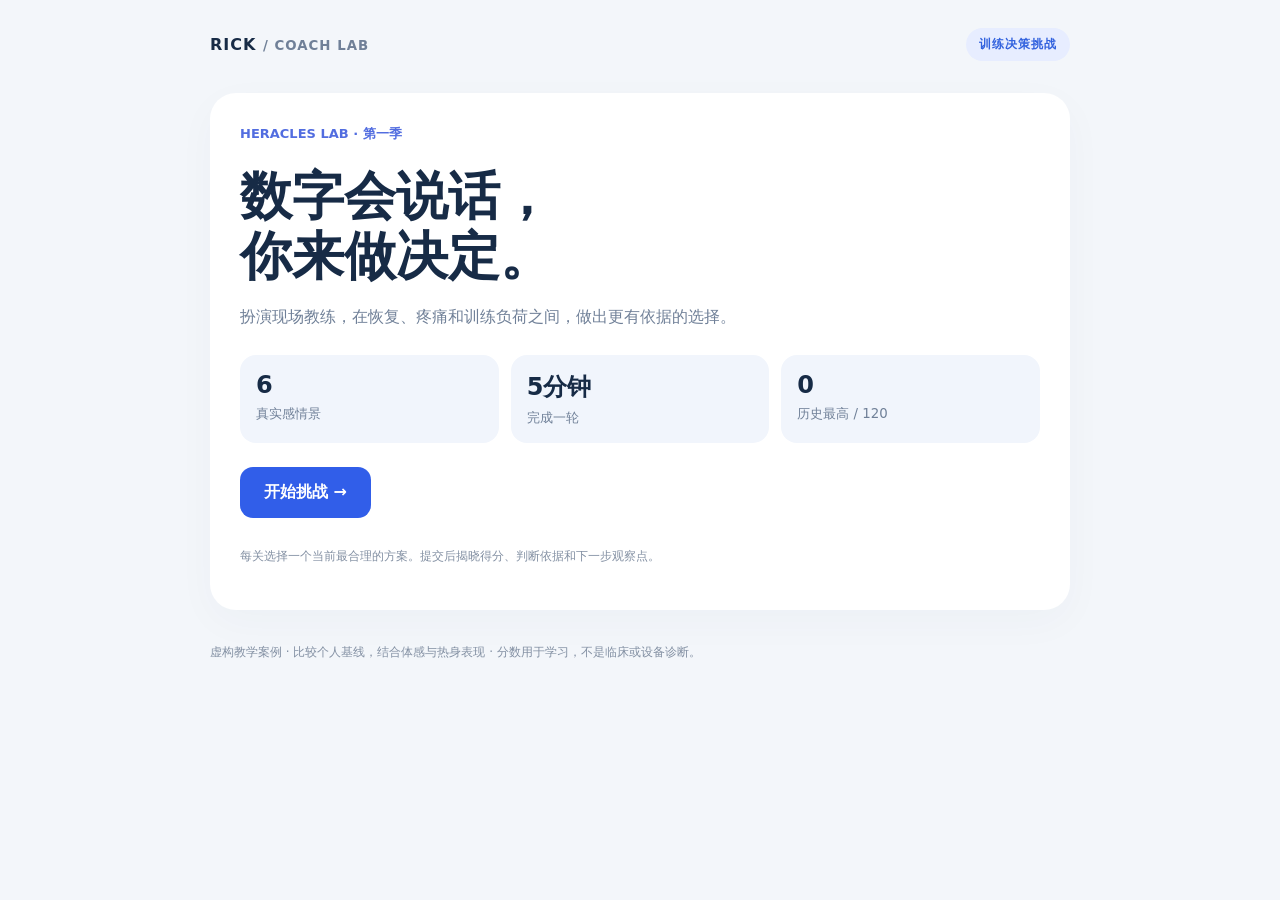
==== index.html @ 5bb88e63 "Add Rick training decision challenge game" ====
<!doctype html><html lang="zh-CN"><meta charset="utf-8"><meta name="viewport" content="width=device-width,initial-scale=1"><title>Rick · 训练决策挑战</title><style>
:root{font-family:system-ui,-apple-system,sans-serif;color:#172b46;background:#f3f6fa}*{box-sizing:border-box}body{margin:0}main{max-width:900px;margin:auto;padding:28px 20px 60px}header{display:flex;justify-content:space-between;align-items:center;font-weight:850;letter-spacing:1px}small,.muted{color:#708098}h1{font-size:clamp(30px,6vw,52px);line-height:1.15;margin:24px 0 12px}p{line-height:1.8}.pill{font-size:12px;border-radius:30px;padding:8px 13px;background:#e7edff;color:#3262de}.hero{margin:32px 0;padding:30px;border-radius:26px;background:#fff;box-shadow:0 12px 40px #1c386608}.stats{display:grid;grid-template-columns:repeat(3,1fr);gap:12px;margin:24px 0}.stat{padding:16px;border-radius:16px;background:#f1f5fc}.stat b{display:block;font-size:24px;margin-bottom:4px}.bar{height:6px;background:#e1e8f2;border-radius:9px;margin:20px 0}.bar i{display:block;background:#416bfa;height:100%;border-radius:9px;transition:width .3s}.tag{color:#526de0;font-size:13px;font-weight:700}h2{font-size:26px;line-height:1.4}.metrics{display:grid;grid-template-columns:repeat(2,1fr);gap:10px}.metric{padding:15px;background:#f3f6fb;border-radius:13px}.metric b{display:block;margin-top:7px;font-size:18px}.options{display:grid;gap:12px;margin:24px 0}button{font:inherit;cursor:pointer;border:0}button.option{text-align:left;padding:18px;background:white;border:1.5px solid #dce4ef;border-radius:14px;color:#243b59;line-height:1.5}button.option:hover{border-color:#416bfa;background:#f5f7ff}button.option.selected{border-color:#416bfa;background:#eaf0ff}button.option.correct{border-color:#1e9c80;background:#e4f6ee}button:disabled{cursor:default}.primary{background:#315ee9;color:white;border-radius:13px;padding:15px 24px;font-weight:750}.secondary{background:#eaf0fa;color:#33517a;border-radius:13px;padding:15px 22px;margin-left:10px}.feedback{padding:22px;border-radius:16px;background:#edf4ff;margin:20px 0}.feedback h3{margin:0}.feedback p{margin-bottom:0}.foot{font-size:12px;color:#8390a3;margin-top:28px}.hidden{display:none}.review{border-top:1px solid #e1e8f2;padding:18px 0}a{color:#315ee9}button:focus-visible{outline:3px solid #a6baff;outline-offset:3px}@media(max-width:500px){.hero{padding:22px 18px}.stat{padding:12px}.stat b{font-size:20px}.secondary{margin:10px 0 0}.metrics{gap:8px}}
</style><main><header><span>RICK <small>/ COACH LAB</small></span><span class="pill">训练决策挑战</span></header><div id="app"></div><p class="foot">虚构教学案例 · 比较个人基线，结合体感与热身表现 · 分数用于学习，不是临床或设备诊断。</p></main><script>
const cases=[
{tag:'01 / 恢复与体感',title:'HRV正常，就能放心冲吗？',story:'会员今天安排高强度骑行。前天练腿，昨晚加班；本人说：“手表看起来还行，但腿有点沉。”没有急性疼痛或疾病症状。',metrics:[['昨晚睡眠','5小时'],['夜间HRV','在个人基线范围'],['静息心率','比平时高5次/分'],['热身反馈','腿沉，用力感偏高']],opts:['按原计划完成间歇，HRV正常就够了','先低强度热身复评，必要时改轻松骑或缩短训练','取消未来一周训练，等待指标全部完美','改成大重量腿部训练，避开有氧'],points:[0,20,5,0],why:'HRV只是一个线索。短睡眠、静息心率上移和热身用力感偏高，共同提示今天可能承受不了原定强度。先复评，再降强度或训练量，比机械照表更合理。',tip:'继续追问：腿沉是在缓解还是加重？相同功率下心率和RPE是否异常？若出现不适，应终止训练并进一步评估。'},
{tag:'02 / 数据与现实',title:'准备度很高，膝盖却在抗议',story:'会员准备做跳跃循环训练。手表训练准备度很高，但下楼时膝前侧疼，徒手蹲会重现疼痛。',metrics:[['训练准备度','88 / 100'],['睡眠','8小时'],['身体信号','下楼膝痛'],['动作检查','徒手蹲重现疼痛']],opts:['准备度高，按计划跳跃','充分热身后用意志力完成','暂停诱发疼痛的动作，选择耐受活动并评估问题','把跳跃次数减半，仍做同样动作'],points:[0,0,20,5],why:'全身恢复指标不能判断局部组织是否适合承受跳跃负荷。疼痛已在日常活动和动作中出现，应该先暂停诱发动作，了解疼痛和功能变化。',tip:'若疼痛持续、加重，或出现明显肿胀、卡锁、不能负重等情况，应寻求医疗评估。不要凭准备度给局部疼痛放行。'},
{tag:'03 / 负荷冲突',title:'每堂课都合理，排在一起呢？',story:'一位兼顾增肌和骑行的会员，周一重腿、周二骑行间歇、周三又重腿。最近两周腿部表现下降，上肢表现稳定，睡眠基本正常。',metrics:[['周一','大重量腿部'],['周二','高强度骑行'],['周三','再次大重量腿部'],['趋势','腿部表现连续下降']],opts:['增加腿部训练组数，突破平台','优先拉开腿部高负荷日，减少本周腿部总负荷并观察','只要每次换项目，就没有恢复冲突','停掉所有上肢训练'],points:[0,20,0,0],why:'换项目不等于换组织。骑行间歇和重腿都可能增加下肢疲劳，连续堆叠可能影响后续训练质量。结合表现趋势，优先调整排期和总量。',tip:'随后用相近条件下的力量表现、骑行输出和RPE复查；不要只盯着总训练分钟数。'},
{tag:'04 / 趋势判读',title:'HRV一天变低，需要停练吗？',story:'会员夜间HRV低于平时，但只出现一晚。静息心率与睡眠正常，没有不适；热身时动作、心率反应和体感均如常。今天计划中等强度力量训练。',metrics:[['HRV','单晚偏低'],['静息心率','正常'],['主观恢复','感觉良好'],['热身表现','和平时一致']],opts:['仅凭这一晚HRV，取消全部训练','把训练加倍，证明身体没问题','核对测量和近期趋势，按热身反应训练并保留调整余地','以后不再看HRV'],points:[5,0,20,0],why:'单次偏低可能来自正常波动或测量条件。其他信号和热身表现稳定时，可保留计划并动态调整，不必用一个数字一票否决。',tip:'观察后续几天的个人趋势；若同时出现体感恶化、表现下降或疾病症状，再重新评估。'},
{tag:'05 / 训练现场',title:'同样重量，今天突然很吃力',story:'会员平常深蹲工作组为80公斤×6，约RPE7。今天同样重量第一组已接近RPE9，速度明显变慢，动作仍可控，没有疼痛。',metrics:[['平时工作组','80kg × 6 / RPE7'],['今天第一组','80kg × 6 / RPE9'],['动作速度','明显变慢'],['今日目标','保持动作质量']],opts:['必须完成原定重量和全部组数','充分休息后复评，减重或减组，让努力程度回到目标范围','立刻测试1RM，确认实力','把剩余组都做到力竭'],points:[0,20,0,0],why:'计划重量只是起点，实际努力程度才反映当天这组的成本。先检查休息、热身和技术，再调整重量或组数，有助于维持训练质量。',tip:'RPE9表示大约还剩1次可完成重复，但估计存在误差。结合动作和速度，避免假装RPE是精密仪器。'},
{tag:'06 / 综合决策',title:'减量后回暖，该立即补课吗？',story:'会员因疲劳减量了三天。今天睡得好、精神回升，静息心率接近基线；还未做训练热身。会员想一次补回之前少练的所有组数。',metrics:[['最近三天','主动减量'],['主观状态','明显改善'],['静息心率','接近个人基线'],['训练表现','尚未复评']],opts:['一次补完所有缺失训练量','永远保持减量，不再增加训练','先热身复评，逐步恢复正常训练，继续观察次日反应','状态好就直接挑战个人纪录'],points:[0,5,20,0],why:'恢复好转支持重新评估训练，不代表可以一次偿还“训练债”。先确认实际表现，再逐步回到可承受的正常训练量。',tip:'下一天的疲劳、局部不适和表现变化，是判断恢复安排是否合适的重要反馈。'}
];let idx=0,answers=[],selected=null,revealed=false;const app=document.getElementById('app');let best=0;try{best=+localStorage.getItem('rick-best')||0}catch(e){}function home(){app.innerHTML=`<section class="hero"><span class="tag">HERACLES LAB · 第一季</span><h1>数字会说话，<br>你来做决定。</h1><p class="muted">扮演现场教练，在恢复、疼痛和训练负荷之间，做出更有依据的选择。</p><div class="stats"><div class="stat"><b>6</b><small>真实感情景</small></div><div class="stat"><b>5分钟</b><small>完成一轮</small></div><div class="stat"><b>${best}</b><small>历史最高 / 120</small></div></div><button class="primary" onclick="start()">开始挑战 →</button><p class="foot">每关选择一个当前最合理的方案。提交后揭晓得分、判断依据和下一步观察点。</p></section>`}function start(){idx=0;answers=[];selected=null;revealed=false;render()}function render(){const c=cases[idx];app.innerHTML=`<div class="bar"><i style="width:${idx/6*100}%"></i></div><section class="hero"><span class="tag">${c.tag} · 第 ${idx+1} / 6 关</span><h2>${c.title}</h2><p>${c.story}</p><div class="metrics">${c.metrics.map(m=>`<div class="metric"><small>${m[0]}</small><b>${m[1]}</b></div>`).join('')}</div><p class="muted">你会如何安排？</p><div class="options">${c.opts.map((o,i)=>`<button class="option ${selected===i?'selected':''} ${revealed&&c.points[i]===20?'correct':''}" ${revealed?'disabled':''} onclick="choose(${i})">${String.fromCharCode(65+i)}．${o}</button>`).join('')}</div>${revealed?`<div class="feedback" role="status"><h3>${c.points[selected]===20?'✓ 判断到位':c.points[selected]>0?'有可取之处，但还可更好':'再看看关键线索'} · +${c.points[selected]}分</h3><p>${c.why}</p><p><b>教练追问：</b>${c.tip}</p></div><button class="primary" onclick="next()">${idx===5?'查看挑战报告':'下一关 →'}</button>`:`<button class="primary" onclick="submit()" ${selected===null?'disabled style="opacity:.45"':''}>确认决策</button>`}</section>`}function choose(i){if(revealed)return;selected=i;render()}function submit(){if(selected===null||revealed)return;revealed=true;answers.push(selected);render()}function next(){if(idx===5){finish();return}idx++;selected=null;revealed=false;render();window.scrollTo({top:0,behavior:'smooth'})}function finish(){let score=answers.reduce((s,a,i)=>s+cases[i].points[a],0);best=Math.max(best,score);try{localStorage.setItem('rick-best',best)}catch(e){}app.innerHTML=`<section class="hero"><span class="tag">挑战完成 / COACH REPORT</span><h1>${score} <small style="font-size:22px">/ 120</small></h1><h2>${score>=100?'训练决策领航员':score>=70?'稳步进阶的教练':'好判断，从复盘开始'}</h2><p>关键不是追逐满分，而是建立判断顺序：<b>先看安全与症状，再结合个人趋势、体感和现场表现，最后调整计划。</b></p>${cases.map((c,i)=>`<div class="review"><b>${c.title} · ${c.points[answers[i]]} / 20</b><p class="muted">你的选择：${c.opts[answers[i]]}<br>推荐选择：${c.opts[c.points.indexOf(20)]}</p><p>${c.why}</p></div>`).join('')}<button class="primary" onclick="start()">再挑战一次 ↻</button><button class="secondary" onclick="home()">返回首页</button></section>`;window.scrollTo({top:0,behavior:'smooth'})}home();
</script></html>
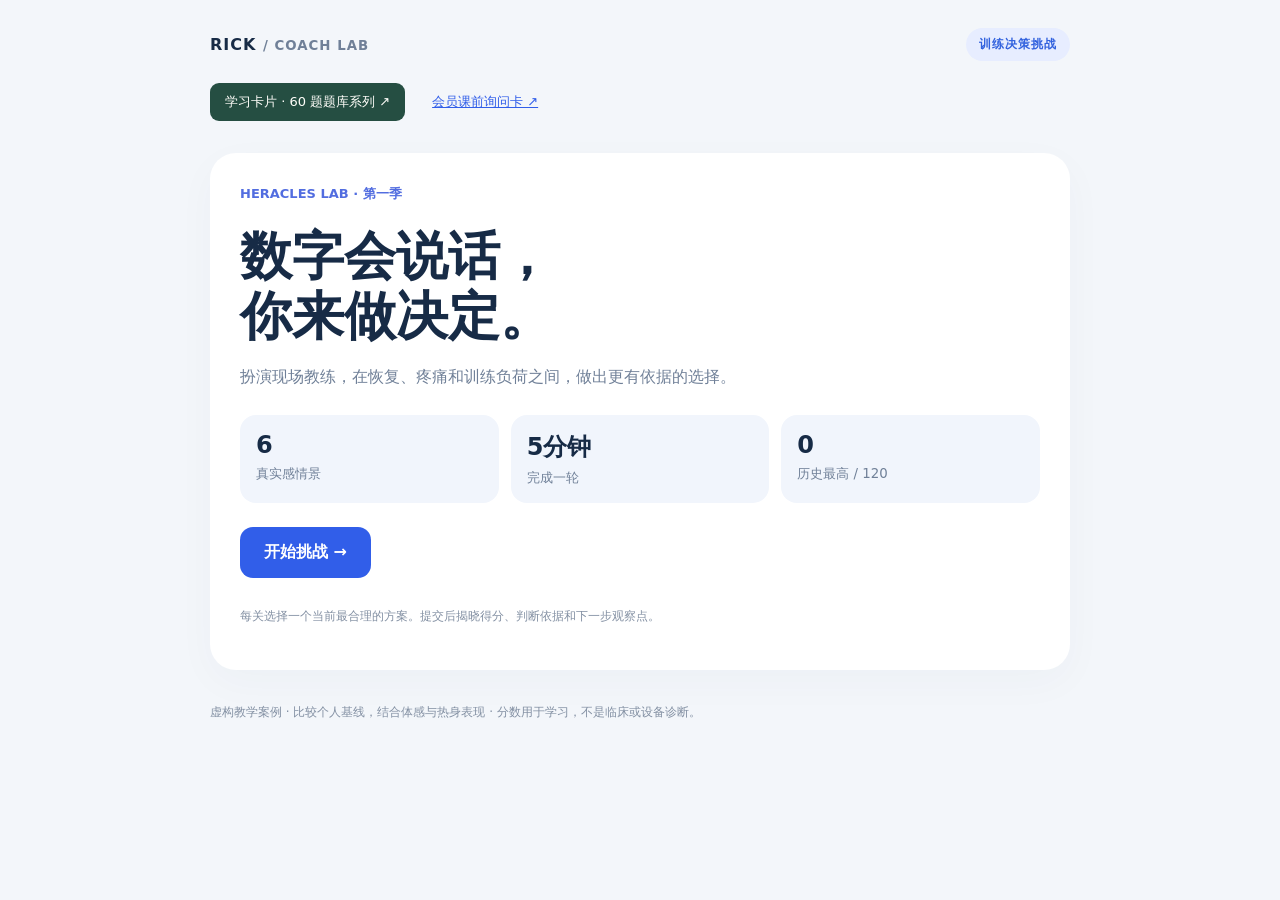
==== commit 242cbb7e: "Add 60-question coach learning series with flashcards, timed practice and review" ====
--- a/index.html
+++ b/index.html
@@ -1,6 +1,6 @@
 <!doctype html><html lang="zh-CN"><meta charset="utf-8"><meta name="viewport" content="width=device-width,initial-scale=1"><title>Rick · 训练决策挑战</title><style>
 :root{font-family:system-ui,-apple-system,sans-serif;color:#172b46;background:#f3f6fa}*{box-sizing:border-box}body{margin:0}main{max-width:900px;margin:auto;padding:28px 20px 60px}header{display:flex;justify-content:space-between;align-items:center;font-weight:850;letter-spacing:1px}small,.muted{color:#708098}h1{font-size:clamp(30px,6vw,52px);line-height:1.15;margin:24px 0 12px}p{line-height:1.8}.pill{font-size:12px;border-radius:30px;padding:8px 13px;background:#e7edff;color:#3262de}.hero{margin:32px 0;padding:30px;border-radius:26px;background:#fff;box-shadow:0 12px 40px #1c386608}.stats{display:grid;grid-template-columns:repeat(3,1fr);gap:12px;margin:24px 0}.stat{padding:16px;border-radius:16px;background:#f1f5fc}.stat b{display:block;font-size:24px;margin-bottom:4px}.bar{height:6px;background:#e1e8f2;border-radius:9px;margin:20px 0}.bar i{display:block;background:#416bfa;height:100%;border-radius:9px;transition:width .3s}.tag{color:#526de0;font-size:13px;font-weight:700}h2{font-size:26px;line-height:1.4}.metrics{display:grid;grid-template-columns:repeat(2,1fr);gap:10px}.metric{padding:15px;background:#f3f6fb;border-radius:13px}.metric b{display:block;margin-top:7px;font-size:18px}.options{display:grid;gap:12px;margin:24px 0}button{font:inherit;cursor:pointer;border:0}button.option{text-align:left;padding:18px;background:white;border:1.5px solid #dce4ef;border-radius:14px;color:#243b59;line-height:1.5}button.option:hover{border-color:#416bfa;background:#f5f7ff}button.option.selected{border-color:#416bfa;background:#eaf0ff}button.option.correct{border-color:#1e9c80;background:#e4f6ee}button:disabled{cursor:default}.primary{background:#315ee9;color:white;border-radius:13px;padding:15px 24px;font-weight:750}.secondary{background:#eaf0fa;color:#33517a;border-radius:13px;padding:15px 22px;margin-left:10px}.feedback{padding:22px;border-radius:16px;background:#edf4ff;margin:20px 0}.feedback h3{margin:0}.feedback p{margin-bottom:0}.foot{font-size:12px;color:#8390a3;margin-top:28px}.hidden{display:none}.review{border-top:1px solid #e1e8f2;padding:18px 0}a{color:#315ee9}button:focus-visible{outline:3px solid #a6baff;outline-offset:3px}@media(max-width:500px){.hero{padding:22px 18px}.stat{padding:12px}.stat b{font-size:20px}.secondary{margin:10px 0 0}.metrics{gap:8px}}
-</style><main><header><span>RICK <small>/ COACH LAB</small></span><span class="pill">训练决策挑战</span></header><div id="app"></div><p class="foot">虚构教学案例 · 比较个人基线，结合体感与热身表现 · 分数用于学习，不是临床或设备诊断。</p></main><script>
+</style><main><header><span>RICK <small>/ COACH LAB</small></span><span class="pill">训练决策挑战</span></header><nav aria-label="学习工具系列" style="display:flex;gap:12px;flex-wrap:wrap;margin:22px 0 0;font-size:13px"><a href="./quiz-series/" style="background:#254e42;color:#fffefa;text-decoration:none;padding:10px 15px;border-radius:9px">学习卡片 · 60 题题库系列 ↗</a><a href="./session-card/" style="padding:10px 15px">会员课前询问卡 ↗</a></nav><div id="app"></div><p class="foot">虚构教学案例 · 比较个人基线，结合体感与热身表现 · 分数用于学习，不是临床或设备诊断。</p></main><script>
 const cases=[
 {tag:'01 / 恢复与体感',title:'HRV正常，就能放心冲吗？',story:'会员今天安排高强度骑行。前天练腿，昨晚加班；本人说：“手表看起来还行，但腿有点沉。”没有急性疼痛或疾病症状。',metrics:[['昨晚睡眠','5小时'],['夜间HRV','在个人基线范围'],['静息心率','比平时高5次/分'],['热身反馈','腿沉，用力感偏高']],opts:['按原计划完成间歇，HRV正常就够了','先低强度热身复评，必要时改轻松骑或缩短训练','取消未来一周训练，等待指标全部完美','改成大重量腿部训练，避开有氧'],points:[0,20,5,0],why:'HRV只是一个线索。短睡眠、静息心率上移和热身用力感偏高，共同提示今天可能承受不了原定强度。先复评，再降强度或训练量，比机械照表更合理。',tip:'继续追问：腿沉是在缓解还是加重？相同功率下心率和RPE是否异常？若出现不适，应终止训练并进一步评估。'},
 {tag:'02 / 数据与现实',title:'准备度很高，膝盖却在抗议',story:'会员准备做跳跃循环训练。手表训练准备度很高，但下楼时膝前侧疼，徒手蹲会重现疼痛。',metrics:[['训练准备度','88 / 100'],['睡眠','8小时'],['身体信号','下楼膝痛'],['动作检查','徒手蹲重现疼痛']],opts:['准备度高，按计划跳跃','充分热身后用意志力完成','暂停诱发疼痛的动作，选择耐受活动并评估问题','把跳跃次数减半，仍做同样动作'],points:[0,0,20,5],why:'全身恢复指标不能判断局部组织是否适合承受跳跃负荷。疼痛已在日常活动和动作中出现，应该先暂停诱发动作，了解疼痛和功能变化。',tip:'若疼痛持续、加重，或出现明显肿胀、卡锁、不能负重等情况，应寻求医疗评估。不要凭准备度给局部疼痛放行。'},
@@ -10,3 +10,4 @@
 {tag:'06 / 综合决策',title:'减量后回暖，该立即补课吗？',story:'会员因疲劳减量了三天。今天睡得好、精神回升，静息心率接近基线；还未做训练热身。会员想一次补回之前少练的所有组数。',metrics:[['最近三天','主动减量'],['主观状态','明显改善'],['静息心率','接近个人基线'],['训练表现','尚未复评']],opts:['一次补完所有缺失训练量','永远保持减量，不再增加训练','先热身复评，逐步恢复正常训练，继续观察次日反应','状态好就直接挑战个人纪录'],points:[0,5,20,0],why:'恢复好转支持重新评估训练，不代表可以一次偿还“训练债”。先确认实际表现，再逐步回到可承受的正常训练量。',tip:'下一天的疲劳、局部不适和表现变化，是判断恢复安排是否合适的重要反馈。'}
 ];let idx=0,answers=[],selected=null,revealed=false;const app=document.getElementById('app');let best=0;try{best=+localStorage.getItem('rick-best')||0}catch(e){}function home(){app.innerHTML=`<section class="hero"><span class="tag">HERACLES LAB · 第一季</span><h1>数字会说话，<br>你来做决定。</h1><p class="muted">扮演现场教练，在恢复、疼痛和训练负荷之间，做出更有依据的选择。</p><div class="stats"><div class="stat"><b>6</b><small>真实感情景</small></div><div class="stat"><b>5分钟</b><small>完成一轮</small></div><div class="stat"><b>${best}</b><small>历史最高 / 120</small></div></div><button class="primary" onclick="start()">开始挑战 →</button><p class="foot">每关选择一个当前最合理的方案。提交后揭晓得分、判断依据和下一步观察点。</p></section>`}function start(){idx=0;answers=[];selected=null;revealed=false;render()}function render(){const c=cases[idx];app.innerHTML=`<div class="bar"><i style="width:${idx/6*100}%"></i></div><section class="hero"><span class="tag">${c.tag} · 第 ${idx+1} / 6 关</span><h2>${c.title}</h2><p>${c.story}</p><div class="metrics">${c.metrics.map(m=>`<div class="metric"><small>${m[0]}</small><b>${m[1]}</b></div>`).join('')}</div><p class="muted">你会如何安排？</p><div class="options">${c.opts.map((o,i)=>`<button class="option ${selected===i?'selected':''} ${revealed&&c.points[i]===20?'correct':''}" ${revealed?'disabled':''} onclick="choose(${i})">${String.fromCharCode(65+i)}．${o}</button>`).join('')}</div>${revealed?`<div class="feedback" role="status"><h3>${c.points[selected]===20?'✓ 判断到位':c.points[selected]>0?'有可取之处，但还可更好':'再看看关键线索'} · +${c.points[selected]}分</h3><p>${c.why}</p><p><b>教练追问：</b>${c.tip}</p></div><button class="primary" onclick="next()">${idx===5?'查看挑战报告':'下一关 →'}</button>`:`<button class="primary" onclick="submit()" ${selected===null?'disabled style="opacity:.45"':''}>确认决策</button>`}</section>`}function choose(i){if(revealed)return;selected=i;render()}function submit(){if(selected===null||revealed)return;revealed=true;answers.push(selected);render()}function next(){if(idx===5){finish();return}idx++;selected=null;revealed=false;render();window.scrollTo({top:0,behavior:'smooth'})}function finish(){let score=answers.reduce((s,a,i)=>s+cases[i].points[a],0);best=Math.max(best,score);try{localStorage.setItem('rick-best',best)}catch(e){}app.innerHTML=`<section class="hero"><span class="tag">挑战完成 / COACH REPORT</span><h1>${score} <small style="font-size:22px">/ 120</small></h1><h2>${score>=100?'训练决策领航员':score>=70?'稳步进阶的教练':'好判断，从复盘开始'}</h2><p>关键不是追逐满分，而是建立判断顺序：<b>先看安全与症状，再结合个人趋势、体感和现场表现，最后调整计划。</b></p>${cases.map((c,i)=>`<div class="review"><b>${c.title} · ${c.points[answers[i]]} / 20</b><p class="muted">你的选择：${c.opts[answers[i]]}<br>推荐选择：${c.opts[c.points.indexOf(20)]}</p><p>${c.why}</p></div>`).join('')}<button class="primary" onclick="start()">再挑战一次 ↻</button><button class="secondary" onclick="home()">返回首页</button></section>`;window.scrollTo({top:0,behavior:'smooth'})}home();
 </script></html>
+
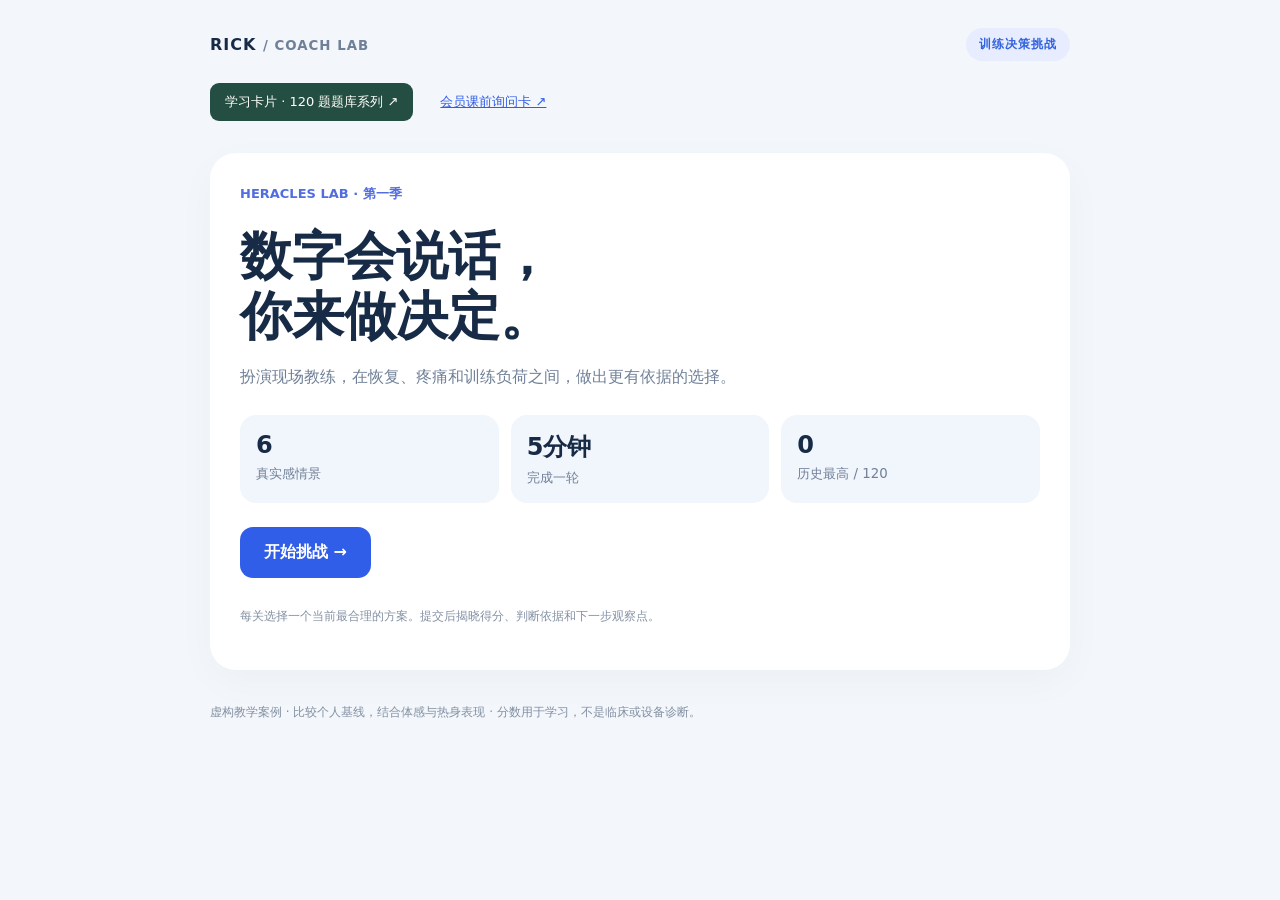
==== commit 99a803df: "Publish Volume 02 with 60 applied coaching questions and cross-volume review" ====
--- a/index.html
+++ b/index.html
@@ -1,6 +1,6 @@
 <!doctype html><html lang="zh-CN"><meta charset="utf-8"><meta name="viewport" content="width=device-width,initial-scale=1"><title>Rick · 训练决策挑战</title><style>
 :root{font-family:system-ui,-apple-system,sans-serif;color:#172b46;background:#f3f6fa}*{box-sizing:border-box}body{margin:0}main{max-width:900px;margin:auto;padding:28px 20px 60px}header{display:flex;justify-content:space-between;align-items:center;font-weight:850;letter-spacing:1px}small,.muted{color:#708098}h1{font-size:clamp(30px,6vw,52px);line-height:1.15;margin:24px 0 12px}p{line-height:1.8}.pill{font-size:12px;border-radius:30px;padding:8px 13px;background:#e7edff;color:#3262de}.hero{margin:32px 0;padding:30px;border-radius:26px;background:#fff;box-shadow:0 12px 40px #1c386608}.stats{display:grid;grid-template-columns:repeat(3,1fr);gap:12px;margin:24px 0}.stat{padding:16px;border-radius:16px;background:#f1f5fc}.stat b{display:block;font-size:24px;margin-bottom:4px}.bar{height:6px;background:#e1e8f2;border-radius:9px;margin:20px 0}.bar i{display:block;background:#416bfa;height:100%;border-radius:9px;transition:width .3s}.tag{color:#526de0;font-size:13px;font-weight:700}h2{font-size:26px;line-height:1.4}.metrics{display:grid;grid-template-columns:repeat(2,1fr);gap:10px}.metric{padding:15px;background:#f3f6fb;border-radius:13px}.metric b{display:block;margin-top:7px;font-size:18px}.options{display:grid;gap:12px;margin:24px 0}button{font:inherit;cursor:pointer;border:0}button.option{text-align:left;padding:18px;background:white;border:1.5px solid #dce4ef;border-radius:14px;color:#243b59;line-height:1.5}button.option:hover{border-color:#416bfa;background:#f5f7ff}button.option.selected{border-color:#416bfa;background:#eaf0ff}button.option.correct{border-color:#1e9c80;background:#e4f6ee}button:disabled{cursor:default}.primary{background:#315ee9;color:white;border-radius:13px;padding:15px 24px;font-weight:750}.secondary{background:#eaf0fa;color:#33517a;border-radius:13px;padding:15px 22px;margin-left:10px}.feedback{padding:22px;border-radius:16px;background:#edf4ff;margin:20px 0}.feedback h3{margin:0}.feedback p{margin-bottom:0}.foot{font-size:12px;color:#8390a3;margin-top:28px}.hidden{display:none}.review{border-top:1px solid #e1e8f2;padding:18px 0}a{color:#315ee9}button:focus-visible{outline:3px solid #a6baff;outline-offset:3px}@media(max-width:500px){.hero{padding:22px 18px}.stat{padding:12px}.stat b{font-size:20px}.secondary{margin:10px 0 0}.metrics{gap:8px}}
-</style><main><header><span>RICK <small>/ COACH LAB</small></span><span class="pill">训练决策挑战</span></header><nav aria-label="学习工具系列" style="display:flex;gap:12px;flex-wrap:wrap;margin:22px 0 0;font-size:13px"><a href="./quiz-series/" style="background:#254e42;color:#fffefa;text-decoration:none;padding:10px 15px;border-radius:9px">学习卡片 · 60 题题库系列 ↗</a><a href="./session-card/" style="padding:10px 15px">会员课前询问卡 ↗</a></nav><div id="app"></div><p class="foot">虚构教学案例 · 比较个人基线，结合体感与热身表现 · 分数用于学习，不是临床或设备诊断。</p></main><script>
+</style><main><header><span>RICK <small>/ COACH LAB</small></span><span class="pill">训练决策挑战</span></header><nav aria-label="学习工具系列" style="display:flex;gap:12px;flex-wrap:wrap;margin:22px 0 0;font-size:13px"><a href="./quiz-series/" style="background:#254e42;color:#fffefa;text-decoration:none;padding:10px 15px;border-radius:9px">学习卡片 · 120 题题库系列 ↗</a><a href="./session-card/" style="padding:10px 15px">会员课前询问卡 ↗</a></nav><div id="app"></div><p class="foot">虚构教学案例 · 比较个人基线，结合体感与热身表现 · 分数用于学习，不是临床或设备诊断。</p></main><script>
 const cases=[
 {tag:'01 / 恢复与体感',title:'HRV正常，就能放心冲吗？',story:'会员今天安排高强度骑行。前天练腿，昨晚加班；本人说：“手表看起来还行，但腿有点沉。”没有急性疼痛或疾病症状。',metrics:[['昨晚睡眠','5小时'],['夜间HRV','在个人基线范围'],['静息心率','比平时高5次/分'],['热身反馈','腿沉，用力感偏高']],opts:['按原计划完成间歇，HRV正常就够了','先低强度热身复评，必要时改轻松骑或缩短训练','取消未来一周训练，等待指标全部完美','改成大重量腿部训练，避开有氧'],points:[0,20,5,0],why:'HRV只是一个线索。短睡眠、静息心率上移和热身用力感偏高，共同提示今天可能承受不了原定强度。先复评，再降强度或训练量，比机械照表更合理。',tip:'继续追问：腿沉是在缓解还是加重？相同功率下心率和RPE是否异常？若出现不适，应终止训练并进一步评估。'},
 {tag:'02 / 数据与现实',title:'准备度很高，膝盖却在抗议',story:'会员准备做跳跃循环训练。手表训练准备度很高，但下楼时膝前侧疼，徒手蹲会重现疼痛。',metrics:[['训练准备度','88 / 100'],['睡眠','8小时'],['身体信号','下楼膝痛'],['动作检查','徒手蹲重现疼痛']],opts:['准备度高，按计划跳跃','充分热身后用意志力完成','暂停诱发疼痛的动作，选择耐受活动并评估问题','把跳跃次数减半，仍做同样动作'],points:[0,0,20,5],why:'全身恢复指标不能判断局部组织是否适合承受跳跃负荷。疼痛已在日常活动和动作中出现，应该先暂停诱发动作，了解疼痛和功能变化。',tip:'若疼痛持续、加重，或出现明显肿胀、卡锁、不能负重等情况，应寻求医疗评估。不要凭准备度给局部疼痛放行。'},
